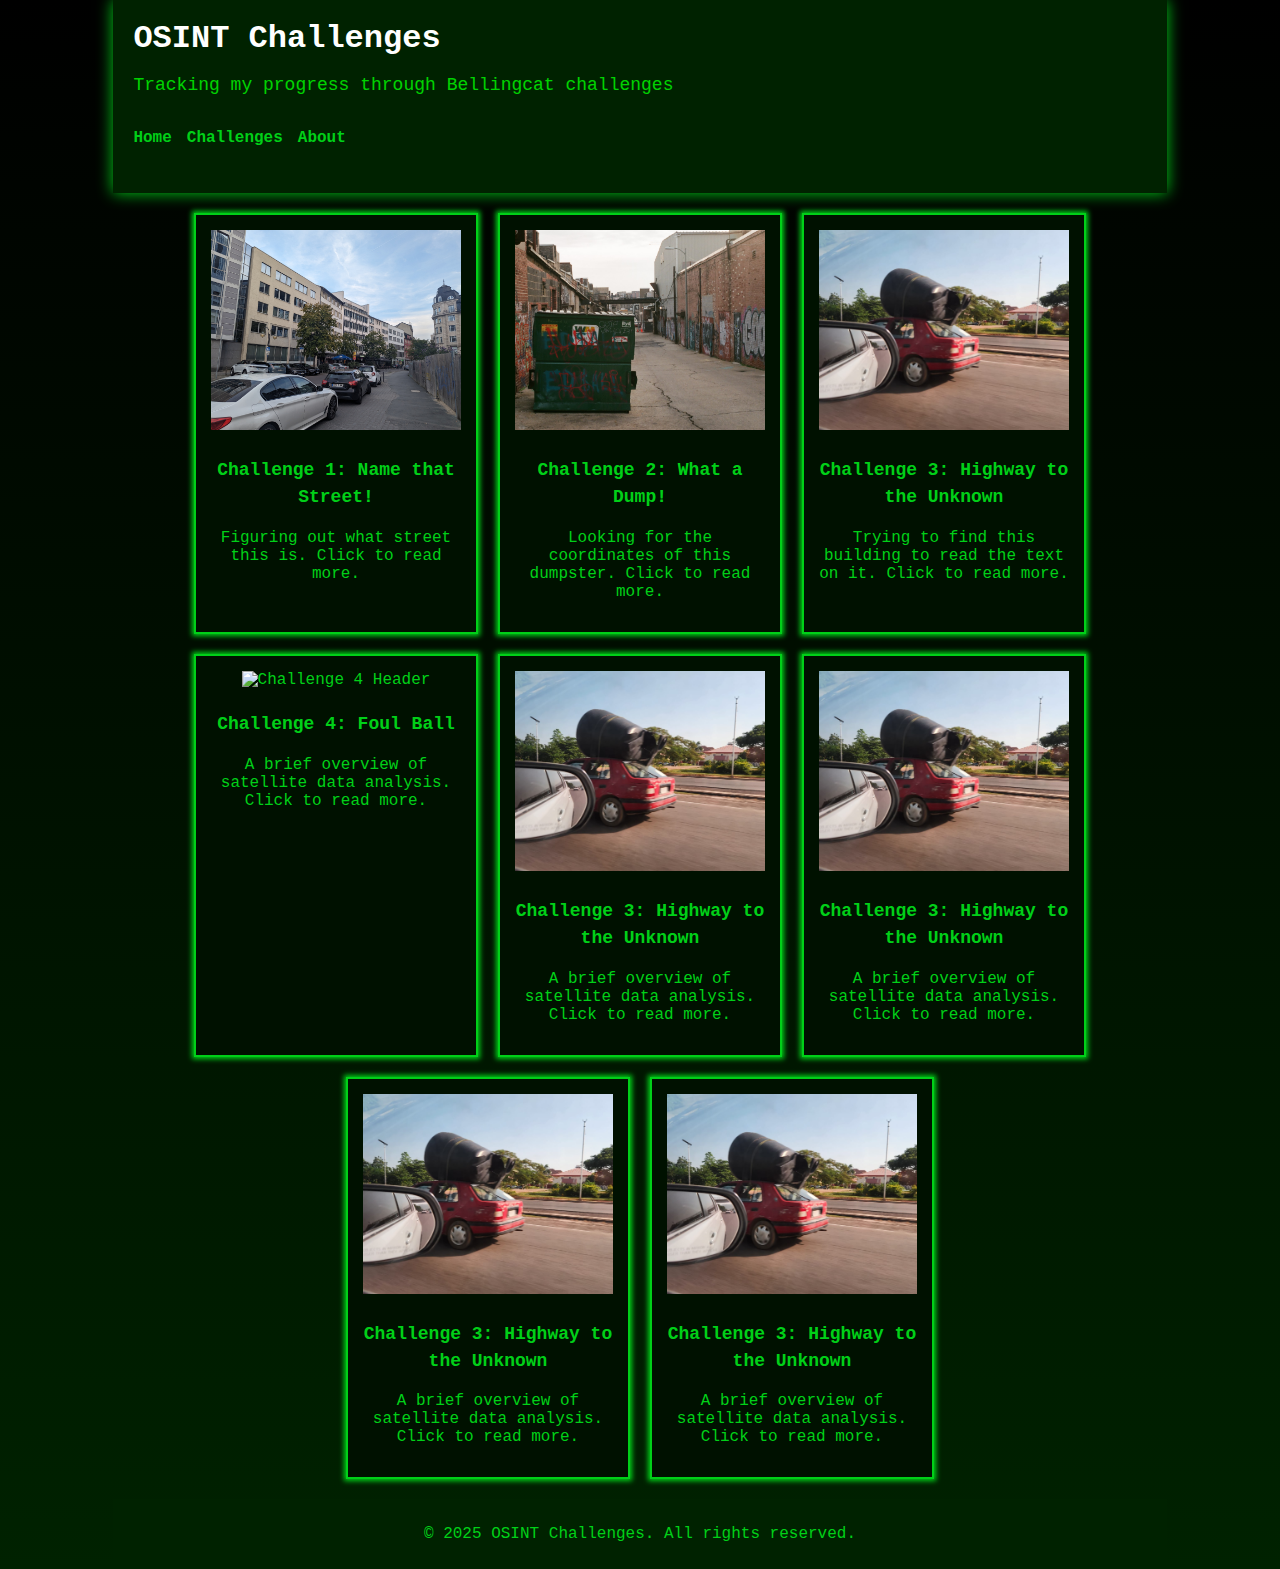
==== index.html @ 024fa06f "Update index.html" ====
<!DOCTYPE html>
<html lang="en">
<head>
    <meta charset="UTF-8">
    <meta name="viewport" content="width=device-width, initial-scale=1.0">
    <title>OSINT Challenges</title>
    <link rel="stylesheet" href="style.css">
</head>
<body>
    <header>
        <h1>OSINT Challenges</h1>
        <p class="subheading">Tracking my progress through Bellingcat challenges</p>
        <nav>
            <ul>
                <li><a href="index.html">Home</a></li>
                <li><a href="challenges.html">Challenges</a></li>
                <li><a href="about.html">About</a></li>
            </ul>
        </nav>
    </header>

    <main>
        <section class="blog-preview">
            <article>
                <img src="images/street-BAy8BoR_.jpg" alt="Challenge 1 Header">
                <h2><a href="post1.html">Challenge 1: Name that Street!</a></h2>
                <p>Figuring out what street this is. Click to read more.</p>
            </article>
            <article>
                <img src="images/dumpster-Dn3X1SEj.jpg" alt="Challenge 2 Header">
                <h2><a href="post2.html">Challenge 2: What a Dump!</a></h2>
                <p>Looking for the coordinates of this dumpster. Click to read more.</p>
            </article>
            <article>
                <img src="images/highway-Dxd_ClsZ.jpg" alt="Challenge 3 Header">
                <h2><a href="post3.html">Challenge 3: Highway to the Unknown</a></h2>
                <p>Trying to find this building to read the text on it. Click to read more.</p>
            </article>
            <article>
                <img src="images/FoulBall.png" alt="Challenge 4 Header">
                <h2><a href="post3.html">Challenge 4: Foul Ball</a></h2>
                <p>A brief overview of satellite data analysis. Click to read more.</p>
            </article>
            <article>
                <img src="images/highway-Dxd_ClsZ.jpg" alt="Challenge 5 Header">
                <h2><a href="post3.html">Challenge 3: Highway to the Unknown</a></h2>
                <p>A brief overview of satellite data analysis. Click to read more.</p>
            </article>
            <article>
                <img src="images/highway-Dxd_ClsZ.jpg" alt="Challenge 6 Header">
                <h2><a href="post3.html">Challenge 3: Highway to the Unknown</a></h2>
                <p>A brief overview of satellite data analysis. Click to read more.</p>
            </article>
            <article>
                <img src="images/highway-Dxd_ClsZ.jpg" alt="Challenge 7 Header">
                <h2><a href="post3.html">Challenge 3: Highway to the Unknown</a></h2>
                <p>A brief overview of satellite data analysis. Click to read more.</p>
            </article>
            <article>
                <img src="images/highway-Dxd_ClsZ.jpg" alt="Challenge 8 Header">
                <h2><a href="post3.html">Challenge 3: Highway to the Unknown</a></h2>
                <p>A brief overview of satellite data analysis. Click to read more.</p>
            </article>
        </section>
    </main>

    <footer>
        <p>&copy; 2025 OSINT Challenges. All rights reserved.</p>
    </footer>
</body>
</html>
---- style.css ----
/* Matrix-style black, green, and white theme */
body {
    background-color: black;
    color: #00d018; /* Green text for Matrix look */
    font-family: "Courier New", Courier, monospace;
    margin: 0;
    padding: 0;
    background: linear-gradient(black, #002200);
    background-size: 100%;
    padding-left: 3cm;  /* Left padding for spacing */
    padding-right: 3cm; /* Right padding for spacing */
    text-align: left;   /* Left-align text for readability */
}

/* Header */
header {
    background-color: #002200;
    padding: 20px;
    display: flex;
    flex-direction: column;
    align-items: flex-start;
    box-shadow: 0 0 15px #00d018; /* Green glow effect */
}

h1 {
    margin: 0;
    font-size: 32px;
    color: white; /* White text for the title */
}

.subheading {
    font-size: 18px;
    opacity: 0.8;
    color: #00ff00; /* Green color for subheading */
}

/* Navigation Menu */
nav ul {
    list-style: none;
    padding: 0;
    display: flex;
    gap: 15px;
}

nav ul li {
    display: inline;
}

nav ul li a {
    color: #00d018; /* Green for links */
    text-decoration: none;
    font-weight: bold;
}

nav ul li a:hover {
    text-decoration: underline;
    color: white; /* White text on hover */
}

/* Visited links */
a:visited {
    color: white; /* White color for visited links */
}

/* Blog Preview */
.blog-preview {
    display: flex;
    flex-wrap: wrap;
    justify-content: center;
    gap: 20px;
    padding: 20px;
}

.blog-preview article {
    background-color: #001100; /* Dark green box for articles */
    padding: 15px;
    border: 2px solid #00d018; /* Green border */
    width: 250px; /* Smaller width for boxes */
    text-align: center;
    overflow: hidden;
    box-shadow: 0 0 5px 2px #00d018; /* Subtle green glow effect */
}

/* Ensure all images in the blog preview have the same size */
.blog-preview img {
    width: 100%; /* Ensures the image fills the width of the box */
    height: 200px; /* Set a fixed height for uniformity */
    object-fit: cover; /* Ensures the image fills the box without distortion */
    object-position: center; /* Ensures the center of the image is shown */
}

.blog-preview h2 a {
    color: #00d018; /* Green text for blog post titles */
    text-decoration: none;
    font-size: 18px;
    font-weight: bold;
}

.blog-preview h2 a:hover {
    text-decoration: underline;
    color: white; /* White color on hover */
}

/* Footer */
footer {
    text-align: center;
    padding: 10px;
    background-color: #002200;
    color: #00d018;
}

/* General page styles */
/* Post content layout */
.post-content {
    width: 100%; /* Full width */
    max-width: 800px; /* Ensure the content doesn't stretch too wide (adjust as needed) */
    margin: 0 auto; /* Center the content horizontally */
    padding: 0 20px; /* Add padding for spacing from the edges */
}

/* Post image container */
.post-image {
    width: 100%;
    max-width: 800px; /* Set a max width for the image */
    margin: 0 auto; /* Center the image container */
    overflow: hidden;
    border: 2px solid #00ff00;
    box-shadow: 0 0 10px #00ff00;
}

.post-image img {
    width: 100%;
    height: auto;
    object-fit: cover; /* Ensures the image fills the box without distortion */
}

/* small image container */
.small-image {
    width: 100%;
    max-width: 500px; /* Set a max width for the image */
    margin: 0 auto; /* Center the image container */
    overflow: hidden;
    border: 2px solid #00ff00;
    box-shadow: 0 0 10px #00ff00;
}

.small-image img {
    width: 100%;
    height: auto;
    object-fit: cover; /* Ensures the image fills the box without distortion */
}

/* Ensure images in posts never overflow */
.post-body img {
    max-width: 100%;  /* Ensures images do not overflow */
    height: auto;
    margin: 15px auto;  /* Space around images */
    display: block; /* Ensure images are centered */
}

/* Post body text */
.post-body {
    text-align: left; /* Left align the text */
    line-height: 1.6; /* Add some line-height for readability */
    margin-top: 20px;
    width: 100%; /* Full width of the container */
    max-width: 800px; /* Limit the maximum width of the post body */
    margin: 0 auto; /* Center the container horizontally */
    padding: 0 20px; /* Add some padding to prevent the text from touching the edges */
}

/* Ensure paragraphs and h3 don't stretch beyond the image width */
.post-body p, .post-body h3 {
    max-width: 800px; /* Set the same width as the image */
    margin: 10px auto; /* Center the text and add spacing */
    padding: 0 10px; /* Optional padding for better text alignment */
}

/* Bullet points */
ul {
    list-style-position: inside; 
    padding-left: 0;
}

ul li {
    margin-bottom: 10px;
    text-align: left;
}

/* Headings (h2, h3) */
.post-body h2, .post-body h3 {
    text-align: left;
    margin: 10px 0;
    max-width: 800px;
    margin: 10px auto; /* Center headings like the text */
    padding: 0 10px;
}

/* Make sure images in posts never overflow */
.post-body img {
    max-width: 100%;  /* Ensures images do not overflow */
    height: auto;
    margin: 15px auto;  /* Space around images */
    display: block; /* Ensure images are centered */
}

/* Add gap between the header and content */
header + .post-content {
    margin-top: 0.5cm; /* Add gap between header and content */
}
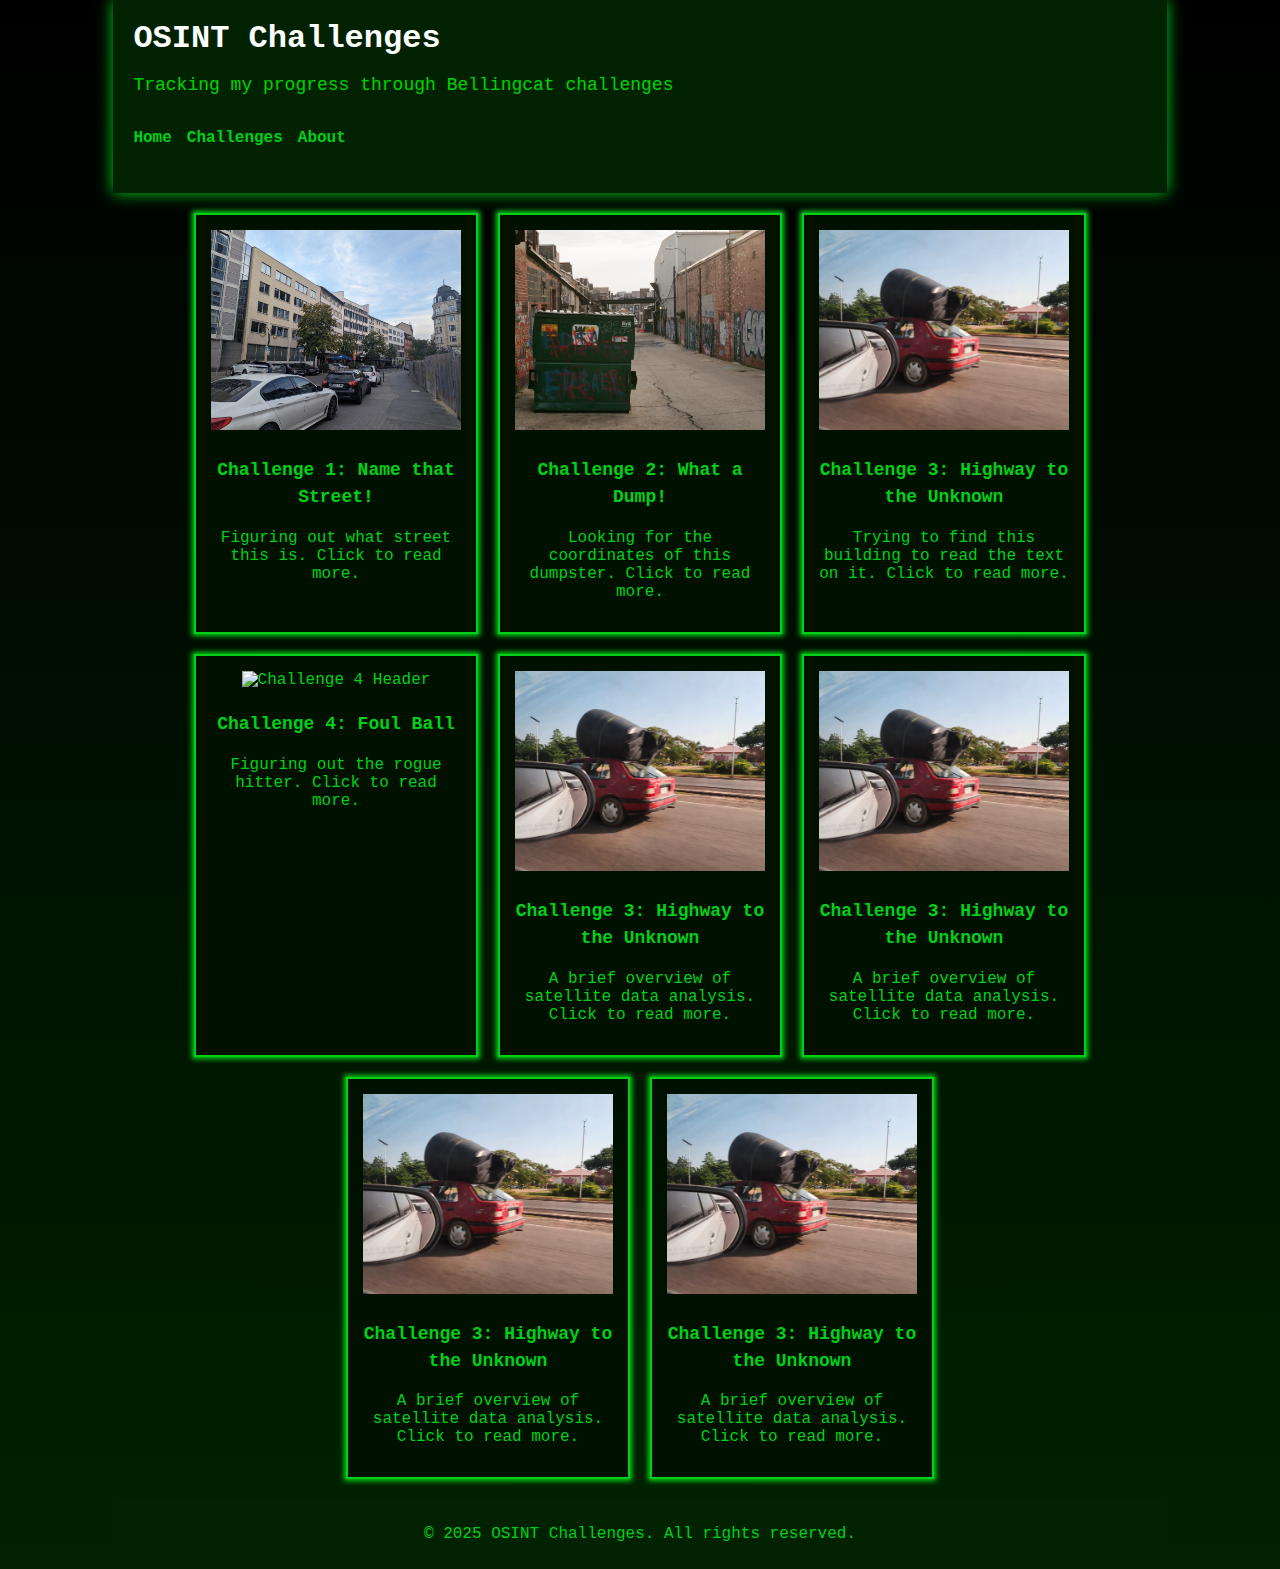
==== commit 836846b6: "Update index.html" ====
--- a/index.html
+++ b/index.html
@@ -37,9 +37,9 @@
                 <p>Trying to find this building to read the text on it. Click to read more.</p>
             </article>
             <article>
-                <img src="images/FoulBall.png" alt="Challenge 4 Header">
-                <h2><a href="post3.html">Challenge 4: Foul Ball</a></h2>
-                <p>A brief overview of satellite data analysis. Click to read more.</p>
+                <img src="images/FoulPlay.png" alt="Challenge 4 Header">
+                <h2><a href="post4.html">Challenge 4: Foul Ball</a></h2>
+                <p>Figuring out the rogue hitter. Click to read more.</p>
             </article>
             <article>
                 <img src="images/highway-Dxd_ClsZ.jpg" alt="Challenge 5 Header">
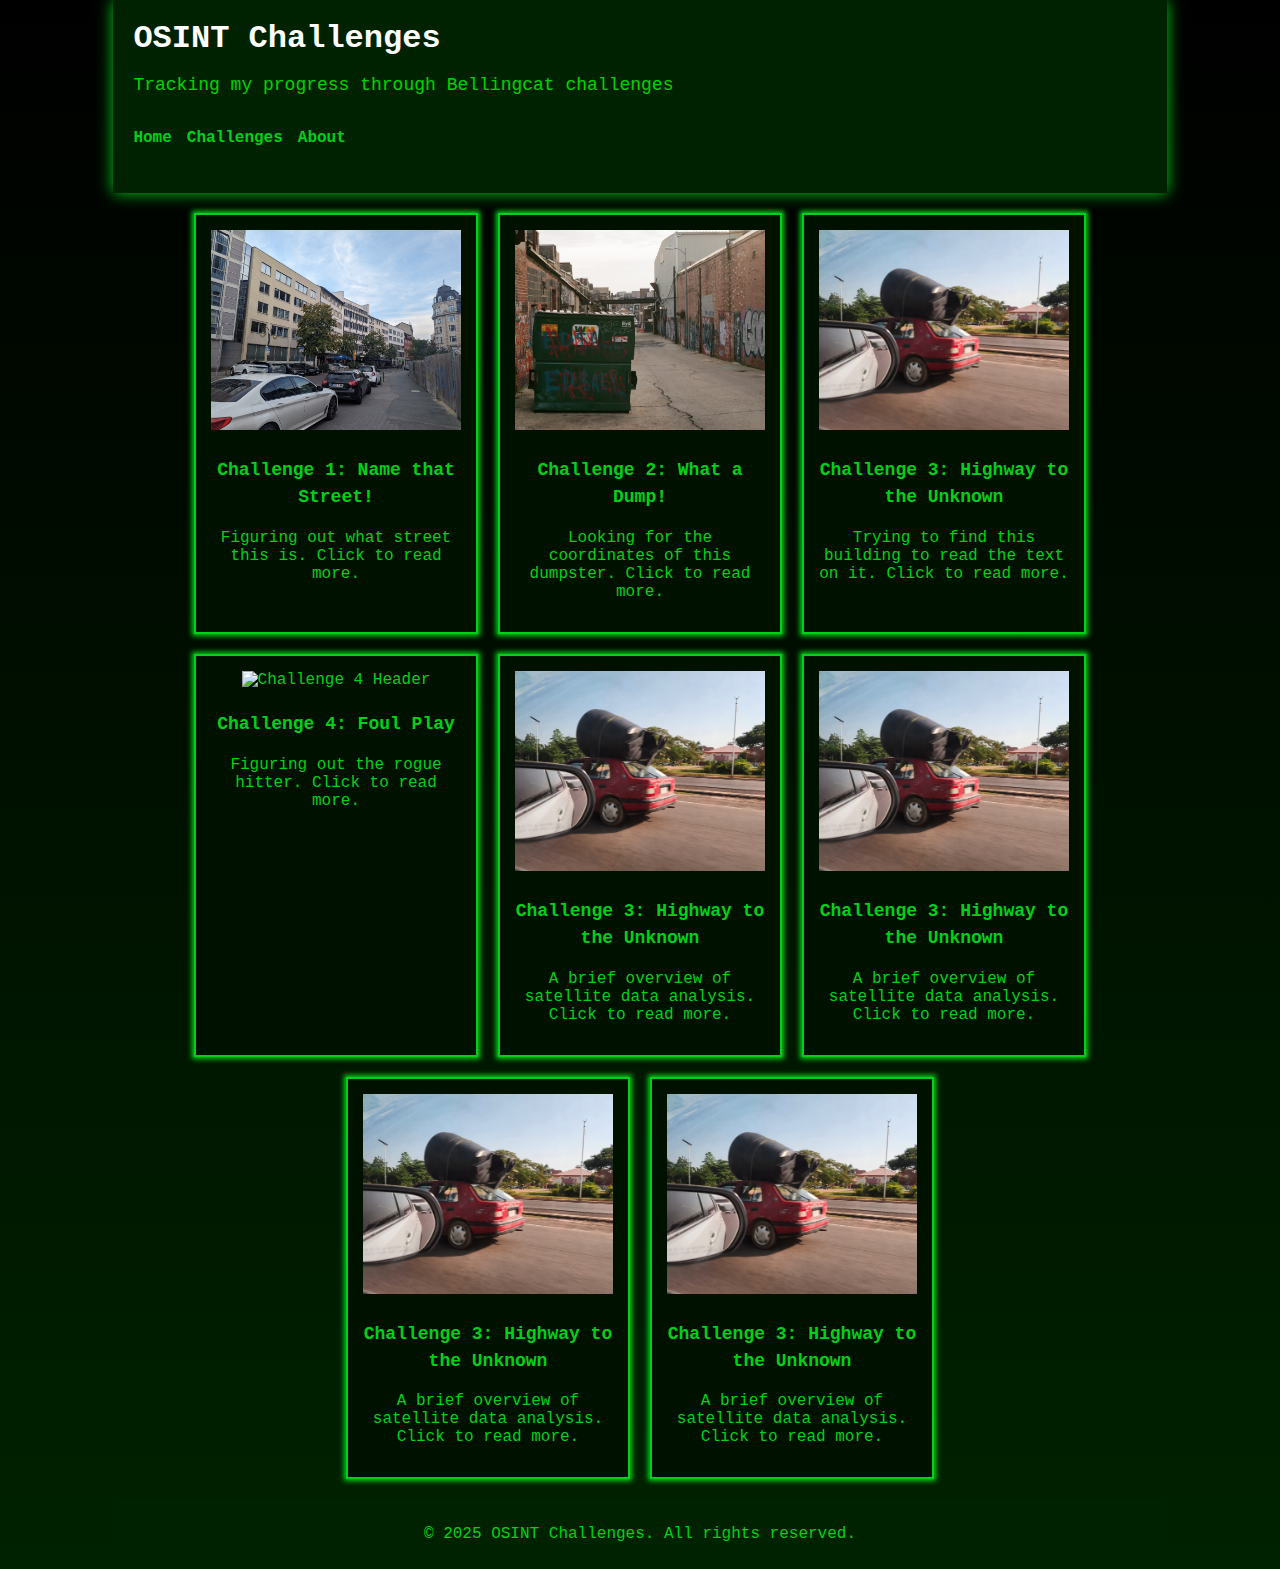
==== commit b66fd9aa: "Update index.html" ====
--- a/index.html
+++ b/index.html
@@ -38,7 +38,7 @@
             </article>
             <article>
                 <img src="images/FoulPlay.png" alt="Challenge 4 Header">
-                <h2><a href="post4.html">Challenge 4: Foul Ball</a></h2>
+                <h2><a href="post4.html">Challenge 4: Foul Play</a></h2>
                 <p>Figuring out the rogue hitter. Click to read more.</p>
             </article>
             <article>
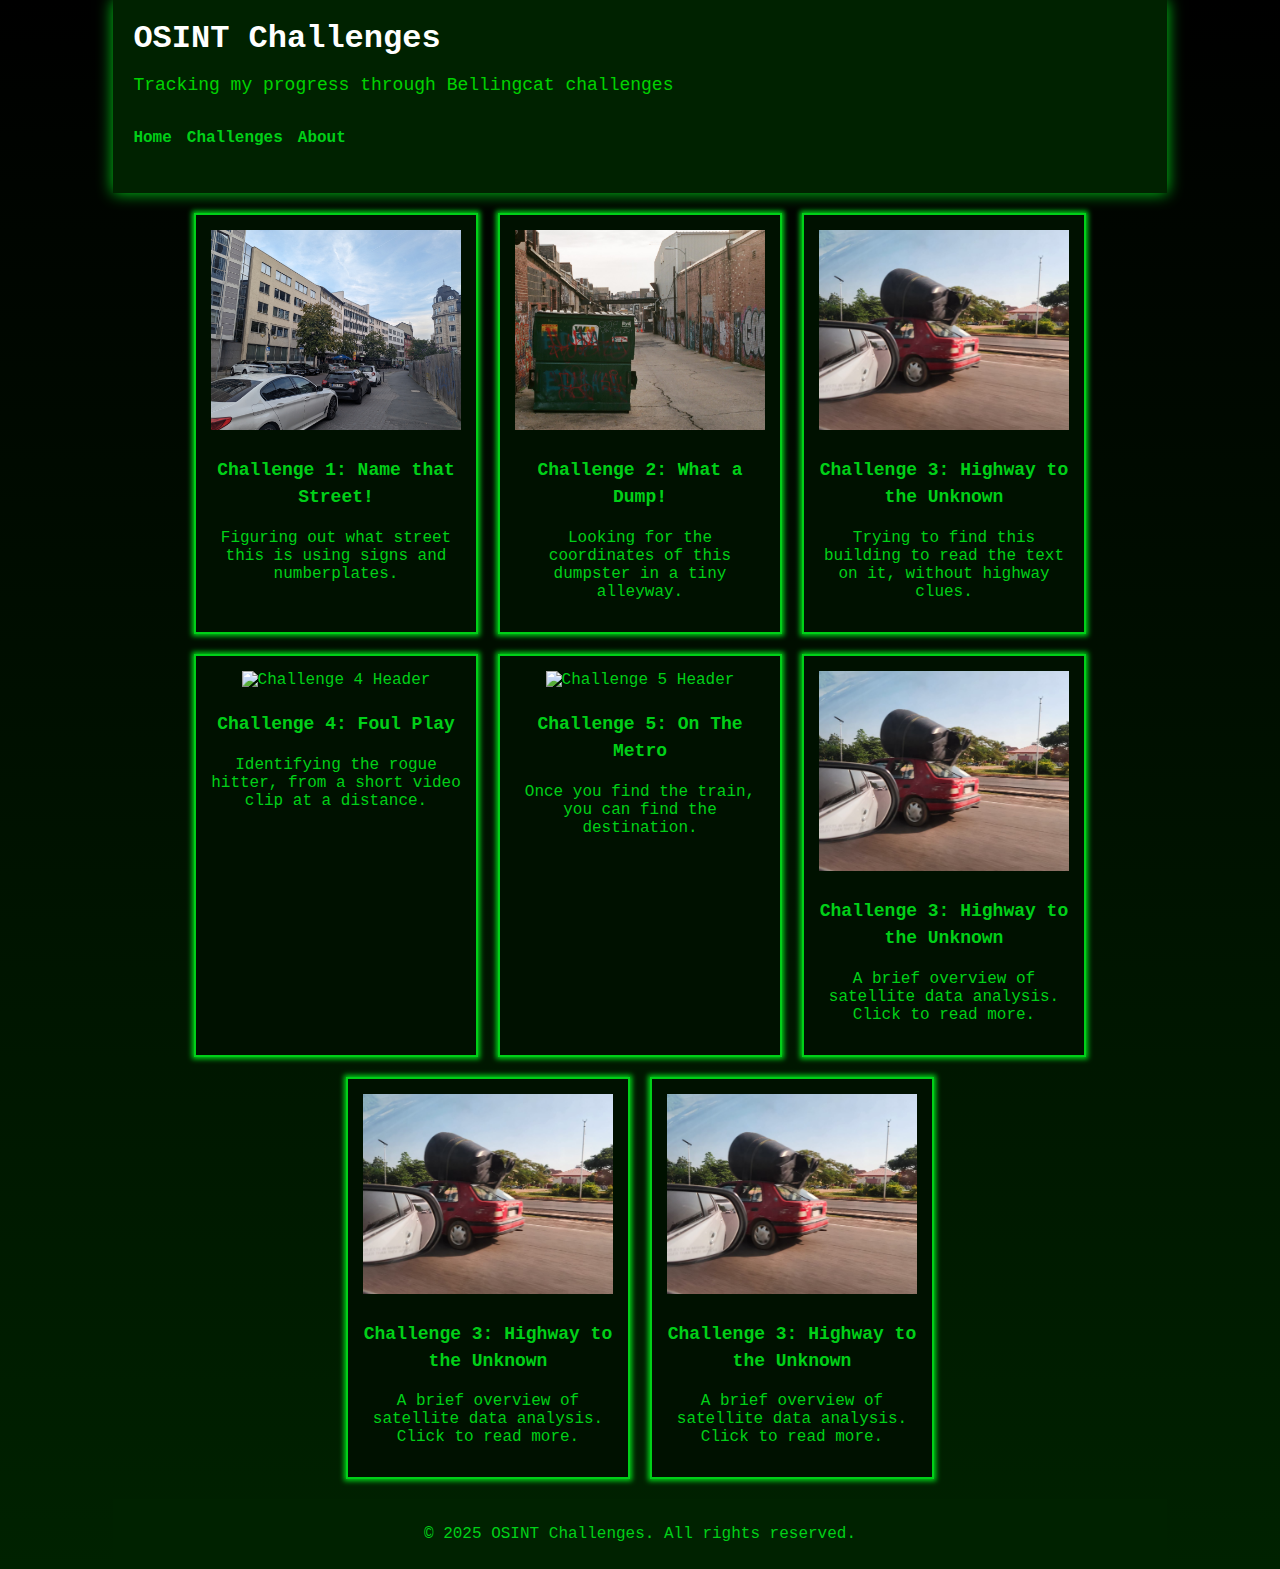
==== commit 884e4c62: "Update index.html" ====
--- a/index.html
+++ b/index.html
@@ -24,41 +24,41 @@
             <article>
                 <img src="images/street-BAy8BoR_.jpg" alt="Challenge 1 Header">
                 <h2><a href="post1.html">Challenge 1: Name that Street!</a></h2>
-                <p>Figuring out what street this is. Click to read more.</p>
+                <p>Figuring out what street this is using signs and numberplates.</p>
             </article>
             <article>
                 <img src="images/dumpster-Dn3X1SEj.jpg" alt="Challenge 2 Header">
                 <h2><a href="post2.html">Challenge 2: What a Dump!</a></h2>
-                <p>Looking for the coordinates of this dumpster. Click to read more.</p>
+                <p>Looking for the coordinates of this dumpster in a tiny alleyway.</p>
             </article>
             <article>
                 <img src="images/highway-Dxd_ClsZ.jpg" alt="Challenge 3 Header">
                 <h2><a href="post3.html">Challenge 3: Highway to the Unknown</a></h2>
-                <p>Trying to find this building to read the text on it. Click to read more.</p>
+                <p>Trying to find this building to read the text on it, without highway clues.</p>
             </article>
             <article>
                 <img src="images/FoulPlay.png" alt="Challenge 4 Header">
                 <h2><a href="post4.html">Challenge 4: Foul Play</a></h2>
-                <p>Figuring out the rogue hitter. Click to read more.</p>
+                <p>Identifying the rogue hitter, from a short video clip at a distance.</p>
             </article>
             <article>
-                <img src="images/highway-Dxd_ClsZ.jpg" alt="Challenge 5 Header">
-                <h2><a href="post3.html">Challenge 3: Highway to the Unknown</a></h2>
-                <p>A brief overview of satellite data analysis. Click to read more.</p>
+                <img src="images/metro-BKEDT34w.jpg" alt="Challenge 5 Header">
+                <h2><a href="post5.html">Challenge 5: On The Metro</a></h2>
+                <p>Once you find the train, you can find the destination.</p>
             </article>
             <article>
                 <img src="images/highway-Dxd_ClsZ.jpg" alt="Challenge 6 Header">
-                <h2><a href="post3.html">Challenge 3: Highway to the Unknown</a></h2>
+                <h2><a href="post6.html">Challenge 3: Highway to the Unknown</a></h2>
                 <p>A brief overview of satellite data analysis. Click to read more.</p>
             </article>
             <article>
                 <img src="images/highway-Dxd_ClsZ.jpg" alt="Challenge 7 Header">
-                <h2><a href="post3.html">Challenge 3: Highway to the Unknown</a></h2>
+                <h2><a href="post7.html">Challenge 3: Highway to the Unknown</a></h2>
                 <p>A brief overview of satellite data analysis. Click to read more.</p>
             </article>
             <article>
                 <img src="images/highway-Dxd_ClsZ.jpg" alt="Challenge 8 Header">
-                <h2><a href="post3.html">Challenge 3: Highway to the Unknown</a></h2>
+                <h2><a href="post8.html">Challenge 3: Highway to the Unknown</a></h2>
                 <p>A brief overview of satellite data analysis. Click to read more.</p>
             </article>
         </section>
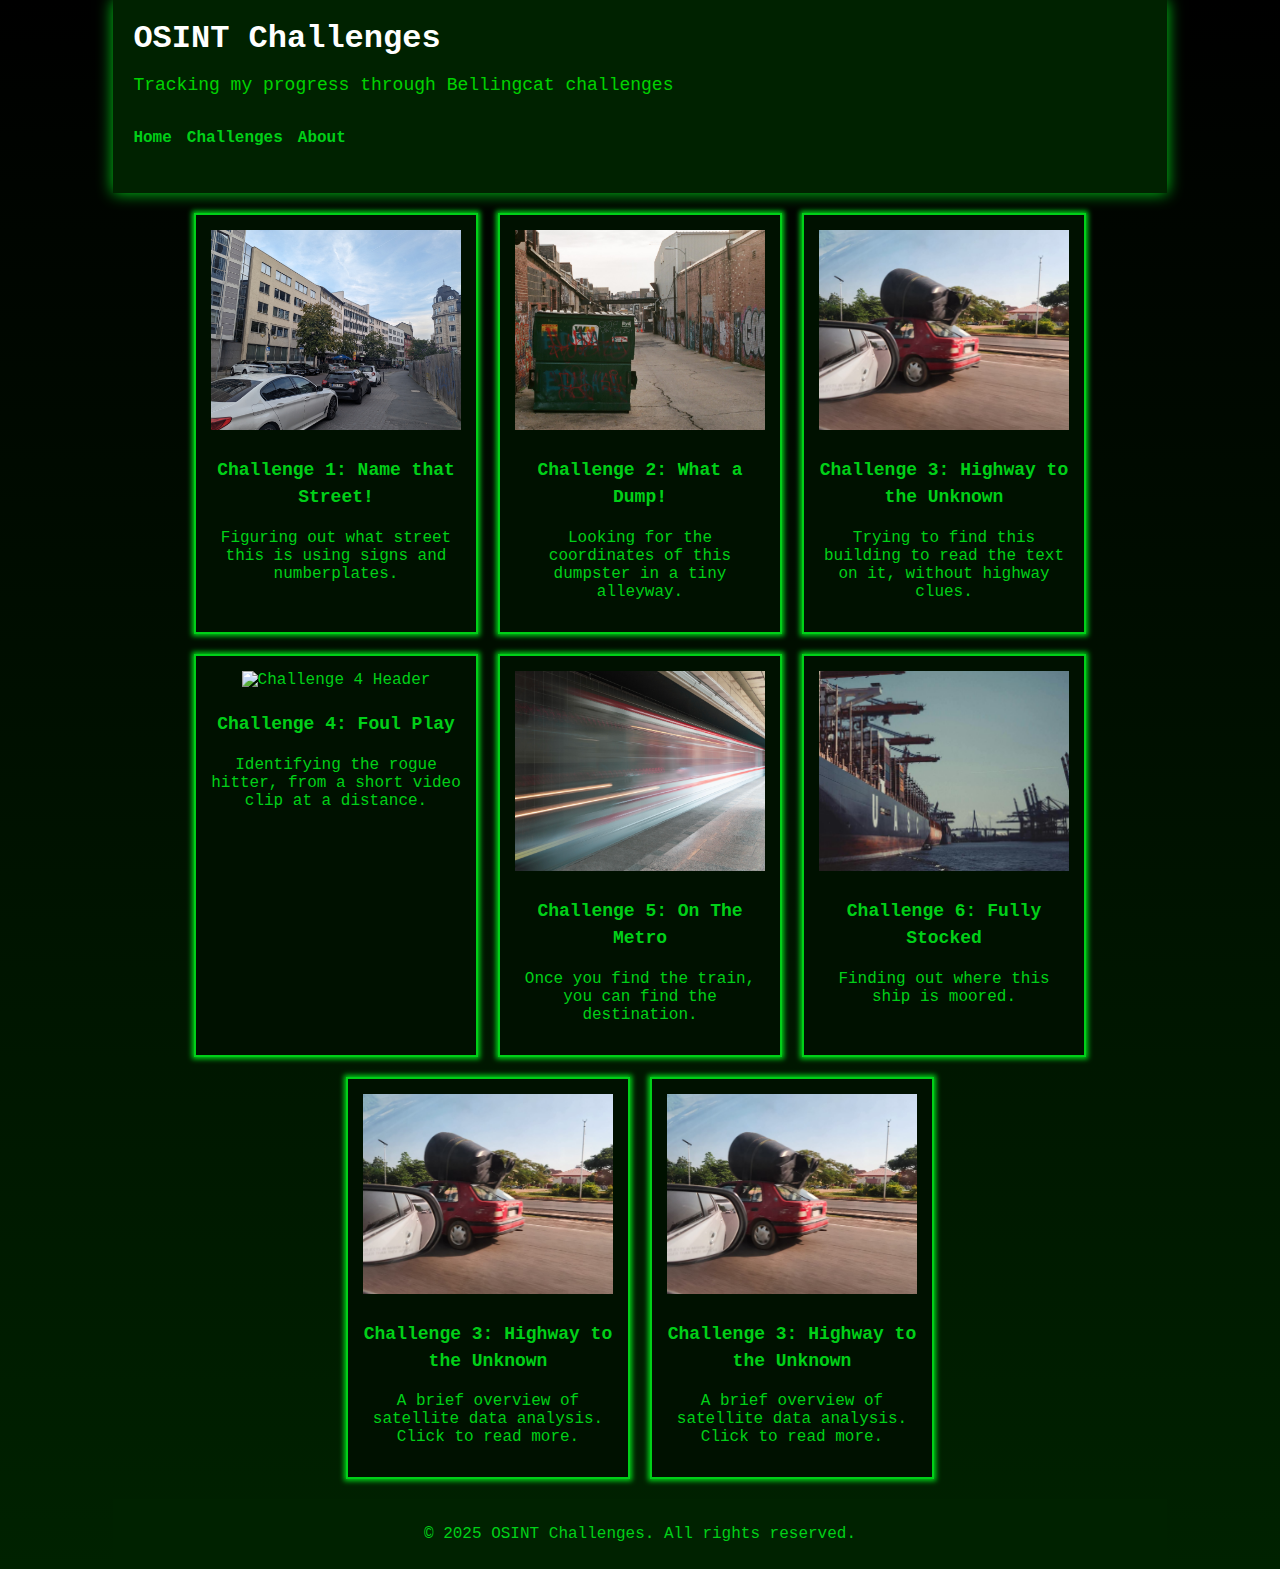
==== commit b901f569: "Update index.html" ====
--- a/index.html
+++ b/index.html
@@ -47,9 +47,9 @@
                 <p>Once you find the train, you can find the destination.</p>
             </article>
             <article>
-                <img src="images/highway-Dxd_ClsZ.jpg" alt="Challenge 6 Header">
-                <h2><a href="post6.html">Challenge 3: Highway to the Unknown</a></h2>
-                <p>A brief overview of satellite data analysis. Click to read more.</p>
+                <img src="images/moored_ship-B0-TXAUs.jpg" alt="Challenge 6 Header">
+                <h2><a href="post6.html">Challenge 6: Fully Stocked</a></h2>
+                <p>Finding out where this ship is moored.</p>
             </article>
             <article>
                 <img src="images/highway-Dxd_ClsZ.jpg" alt="Challenge 7 Header">
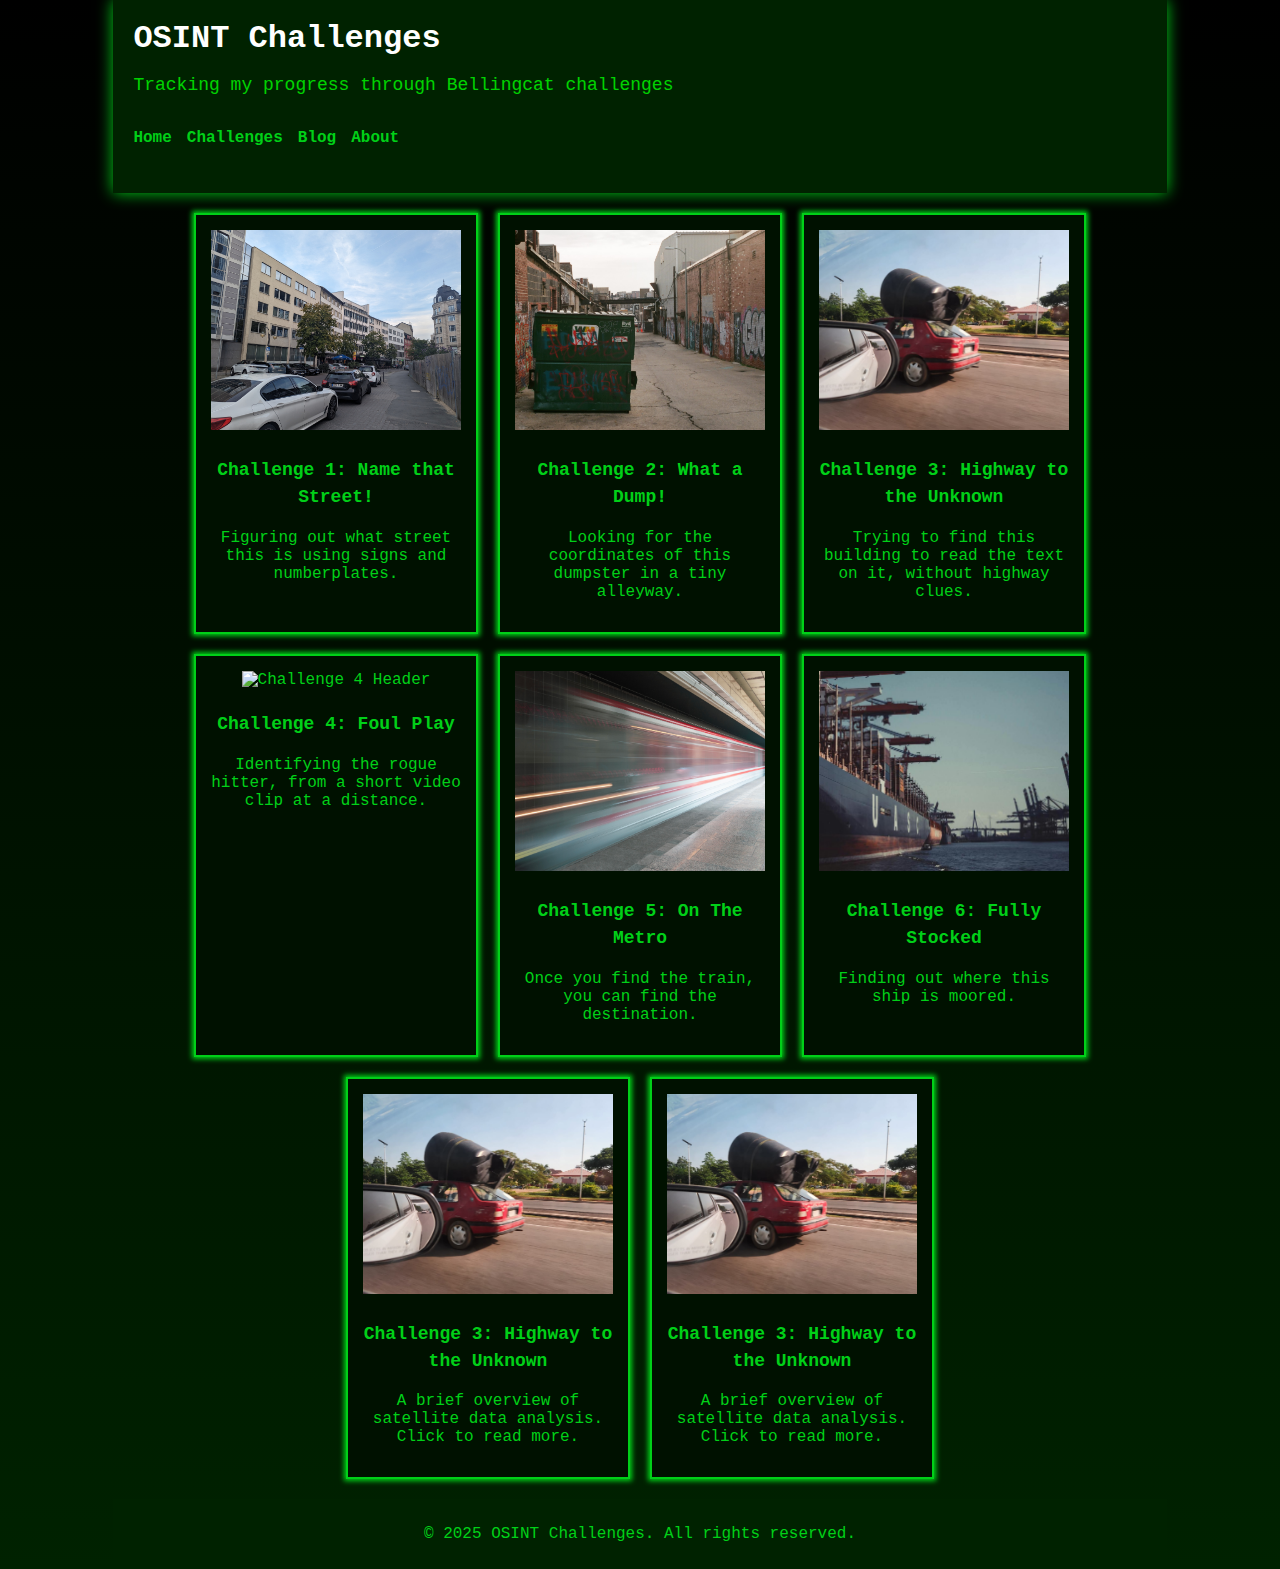
==== commit b7bb9212: "Update index.html" ====
--- a/index.html
+++ b/index.html
@@ -14,6 +14,7 @@
             <ul>
                 <li><a href="index.html">Home</a></li>
                 <li><a href="challenges.html">Challenges</a></li>
+                <li><a href="blog.html">Blog</a></li>
                 <li><a href="about.html">About</a></li>
             </ul>
         </nav>
--- a/style.css
+++ b/style.css
@@ -57,9 +57,27 @@
     color: white; /* White text on hover */
 }
 
+/* Default link color (unvisited) */
+a {
+    color: #00ff00; /* Bright green for visibility */
+    text-decoration: underline; /* Underlined for clarity */
+    font-weight: bold;
+}
+
+/* Hover effect */
+a:hover {
+    text-decoration: underline;
+    color: white; /* White on hover for contrast */
+}
+
 /* Visited links */
 a:visited {
-    color: white; /* White color for visited links */
+    color: white; /* Keeps visited links white as you like */
+}
+
+/* Active link (while clicking) */
+a:active {
+    color: #00cc00; /* Slightly darker green when clicked */
 }
 
 /* Blog Preview */
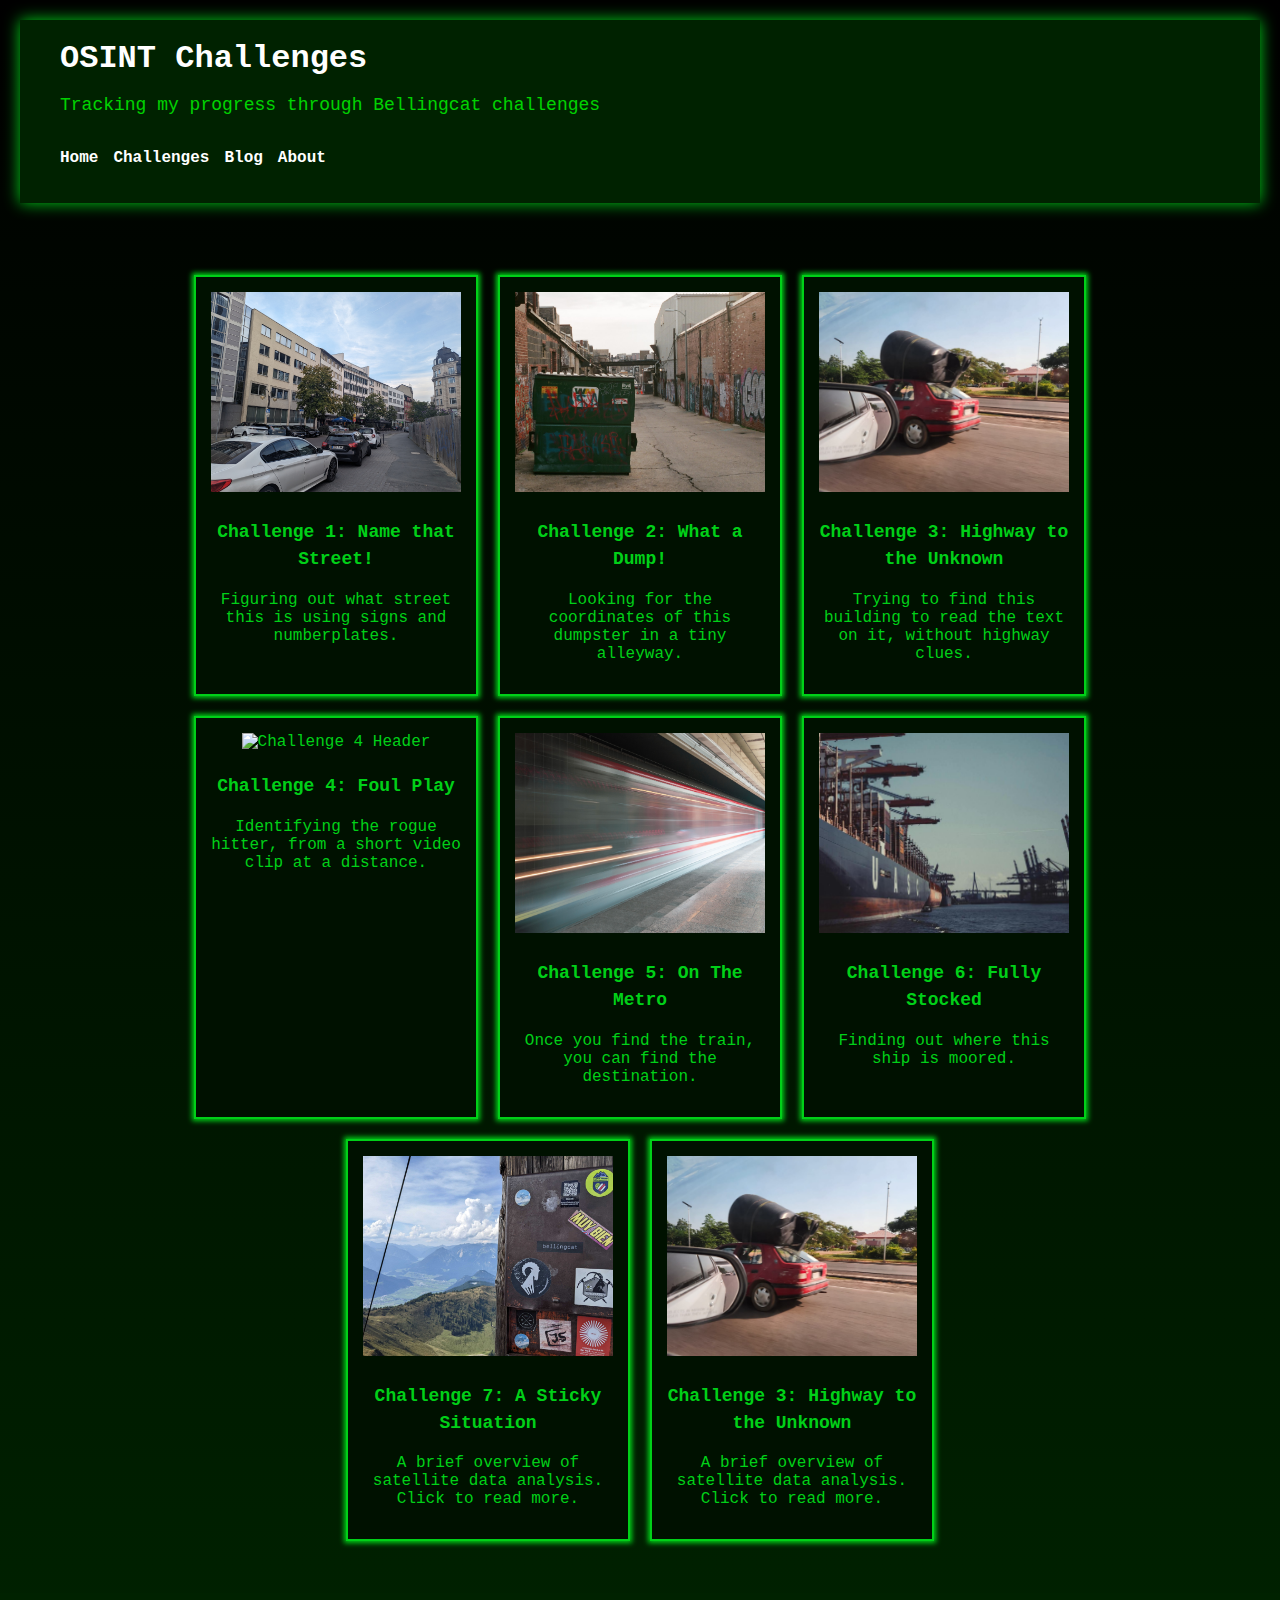
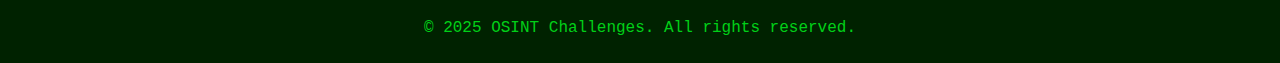
==== commit 50630f26: "Update index.html" ====
--- a/index.html
+++ b/index.html
@@ -53,8 +53,8 @@
                 <p>Finding out where this ship is moored.</p>
             </article>
             <article>
-                <img src="images/highway-Dxd_ClsZ.jpg" alt="Challenge 7 Header">
-                <h2><a href="post7.html">Challenge 3: Highway to the Unknown</a></h2>
+                <img src="images/mountain_sticker-_tTHJ90f.jpg" alt="Challenge 7 Header">
+                <h2><a href="post7.html">Challenge 7: A Sticky Situation</a></h2>
                 <p>A brief overview of satellite data analysis. Click to read more.</p>
             </article>
             <article>
--- a/style.css
+++ b/style.css
@@ -7,15 +7,21 @@
     padding: 0;
     background: linear-gradient(black, #002200);
     background-size: 100%;
-    padding-left: 3cm;  /* Left padding for spacing */
-    padding-right: 3cm; /* Right padding for spacing */
     text-align: left;   /* Left-align text for readability */
+}
+
+main {
+    padding: 2em;
 }
 
 /* Header */
 header {
     background-color: #002200;
-    padding: 20px;
+    margin: 20px;
+    padding-left: 40px;
+    padding-right: 40px;
+    padding-bottom: 10px;
+    padding-top: 20px;
     display: flex;
     flex-direction: column;
     align-items: flex-start;
@@ -47,14 +53,14 @@
 }
 
 nav ul li a {
-    color: #00d018; /* Green for links */
+    color: white; /* White for nav links */
     text-decoration: none;
     font-weight: bold;
 }
 
 nav ul li a:hover {
-    text-decoration: underline;
-    color: white; /* White text on hover */
+    text-decoration: underline; /* Underline text on hover */
+    color: white; 
 }
 
 /* Default link color (unvisited) */
@@ -138,7 +144,7 @@
 
 /* Post image container */
 .post-image {
-    width: 100%;
+    width: 90%;
     max-width: 800px; /* Set a max width for the image */
     margin: 0 auto; /* Center the image container */
     overflow: hidden;
@@ -154,7 +160,7 @@
 
 /* small image container */
 .small-image {
-    width: 100%;
+    width: 90%;
     max-width: 500px; /* Set a max width for the image */
     margin: 0 auto; /* Center the image container */
     overflow: hidden;
@@ -184,7 +190,7 @@
     width: 100%; /* Full width of the container */
     max-width: 800px; /* Limit the maximum width of the post body */
     margin: 0 auto; /* Center the container horizontally */
-    padding: 0 20px; /* Add some padding to prevent the text from touching the edges */
+    padding: 0; /* Add some padding to prevent the text from touching the edges */
 }
 
 /* Ensure paragraphs and h3 don't stretch beyond the image width */
@@ -226,3 +232,4 @@
 header + .post-content {
     margin-top: 0.5cm; /* Add gap between header and content */
 }
+
